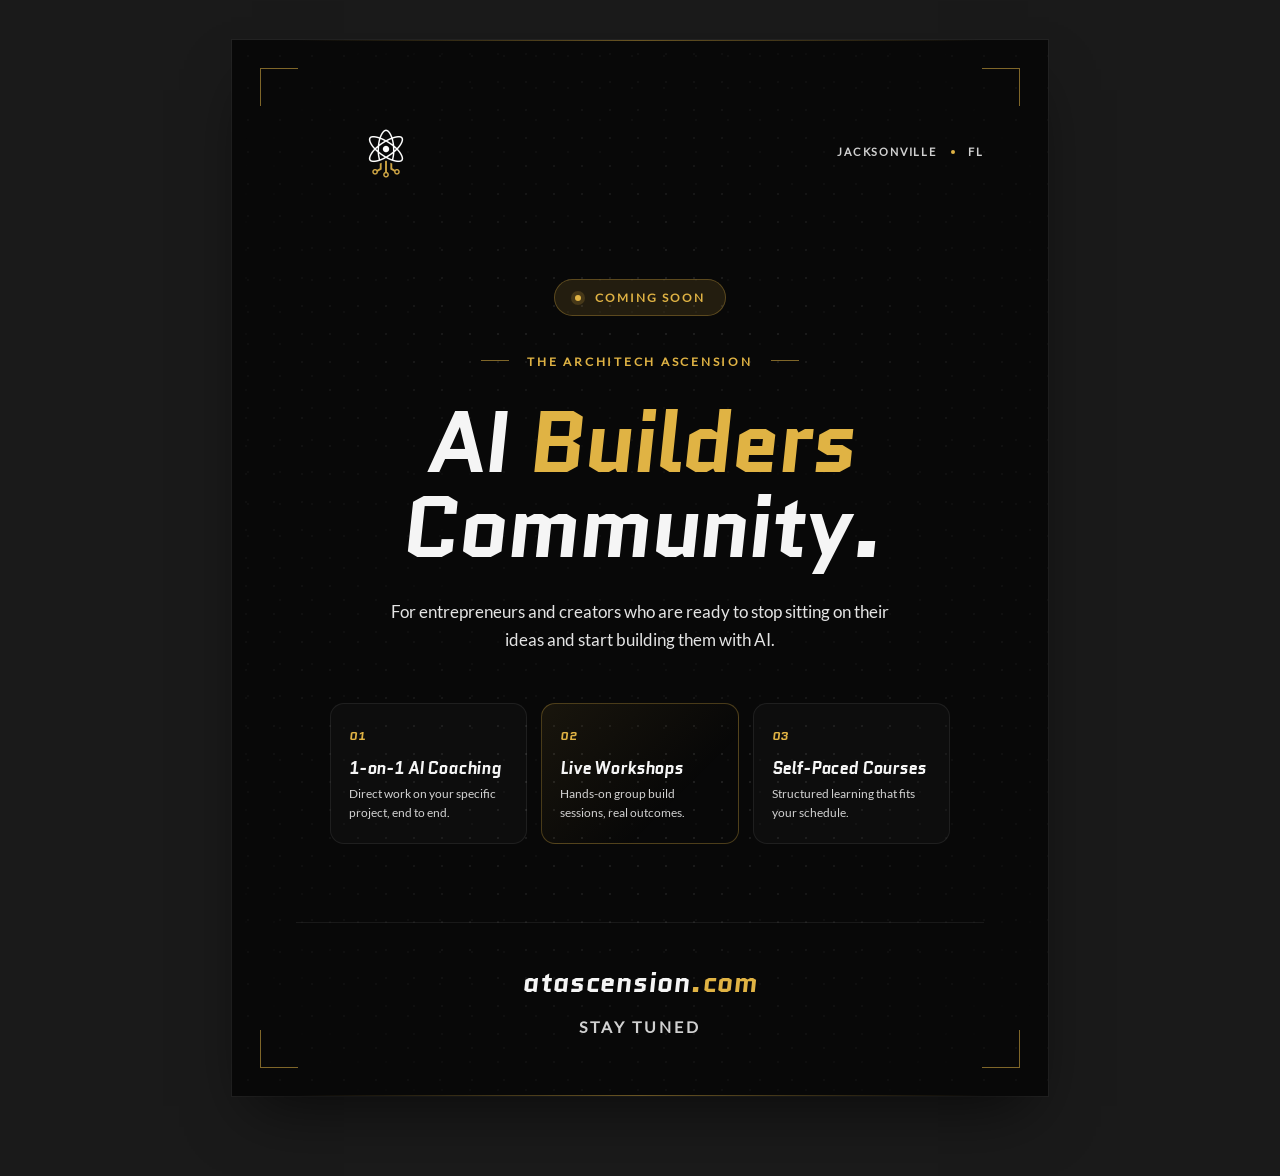
==== index.html @ 9689b797 "first commit" ====
<!doctype html>
<html lang="en">
<head>
<meta charset="utf-8" />
<meta name="viewport" content="width=device-width, initial-scale=1" />
<title>Architech Ascension — AI Builders Community Coming Soon</title>
<link rel="stylesheet" href="flyer.css" />
</head>
<body>

  <!-- 8.5 x 11 portrait flyer -->
  <article class="flyer" data-screen-label="01 Flyer">

    <!-- Background layers -->
    <div class="dot-grid" aria-hidden="true"></div>

    <!-- Corner brackets -->
    <span class="corner tl" aria-hidden="true"></span>
    <span class="corner tr" aria-hidden="true"></span>
    <span class="corner bl" aria-hidden="true"></span>
    <span class="corner br" aria-hidden="true"></span>

    <div class="flyer-inner">

      <!-- Top: brand strip -->
      <header class="brand-strip">
        <div class="wordmark">
          <img class="wordmark-mark" src="assets/ArchitechLogo.png" alt="Architech Ascension" />
        </div>
        <div class="locality">
          Jacksonville
          <span class="dot" aria-hidden="true"></span>
          FL
        </div>
      </header>

      <!-- Center: hero stack -->
      <main class="center">

        <span class="coming-soon-badge">
          <span class="pulse" aria-hidden="true"></span>
          Coming Soon
        </span>

        <div class="eyebrow-flyer">
          <span class="bar" aria-hidden="true"></span>
          The Architech Ascension
          <span class="bar" aria-hidden="true"></span>
        </div>

        <h1 class="hero-title">
          <span class="row">AI <span class="accent">Builders</span></span>
          <span class="row">Community.</span>
        </h1>

        <p class="hero-sub">
          For entrepreneurs and creators who are ready to stop sitting on their ideas and start building them with AI.
        </p>

        <!-- Three pillars -->
        <div class="pillars">
          <div class="pillar">
            <span class="pnum">01</span>
            <h3 class="ptitle">1-on-1 AI Coaching</h3>
            <p class="pdesc">Direct work on your specific project, end to end.</p>
          </div>
          <div class="pillar featured">
            <span class="pnum">02</span>
            <h3 class="ptitle">Live Workshops</h3>
            <p class="pdesc">Hands-on group build sessions, real outcomes.</p>
          </div>
          <div class="pillar">
            <span class="pnum">03</span>
            <h3 class="ptitle">Self-Paced Courses</h3>
            <p class="pdesc">Structured learning that fits your schedule.</p>
          </div>
        </div>

      </main>

      <!-- Bottom: hand-off / scan-this -->
      <footer class="flyer-foot">

        <div class="foot-block">
          <span class="foot-value">atascension<span class="accent">.com</span></span>
          <span class="foot-label">Stay Tuned</span>
        </div>

      </footer>

    </div>

  </article>


<script>
(function () {
  var flyer = document.querySelector('.flyer');
  function applyScale() {
    if (window.innerWidth <= 540) {
      flyer.style.transform = '';
      flyer.style.marginBottom = '';
      return;
    }
    var s = Math.min(1, (window.innerWidth - 40) / 816);
    if (s < 1) {
      flyer.style.transformOrigin = 'top center';
      flyer.style.transform = 'scale(' + s + ')';
      /* pull the empty space below the scaled-down flyer back up */
      flyer.style.marginBottom = (1056 * s - 1056 + 60) + 'px';
    } else {
      flyer.style.transform = '';
      flyer.style.marginBottom = '';
    }
  }
  applyScale();
  window.addEventListener('resize', applyScale);
})();
</script>
</body>
</html>
---- flyer.css ----
/* Flyer — Architech Ascension community teaser */

@import url('colors_and_type.css');

* { box-sizing: border-box; }
html, body { margin: 0; padding: 0; }
body {
  background: #1a1a1a;
  font-family: var(--font-body);
  color: var(--text);
  min-height: 100vh;
  display: flex;
  align-items: flex-start;
  justify-content: center;
  padding: 40px 20px 80px;
}

/* ---- The flyer page ---- */
.flyer {
  position: relative;
  width: 816px;   /* 8.5in @ 96dpi */
  height: 1056px; /* 11in @ 96dpi */
  background-color: var(--bg);
  background-image: radial-gradient(circle, rgba(255,255,255,0.028) 1px, transparent 1px);
  background-size: 32px 32px;
  overflow: hidden;
  color: var(--text);
  box-shadow: 0 30px 60px -20px rgba(0,0,0,0.6), 0 0 0 1px rgba(255,255,255,0.04);
}

/* Inner grid: top brand strip / center stack / bottom info */
.flyer-inner {
  position: relative;
  z-index: 2;
  height: 100%;
  display: grid;
  grid-template-rows: auto 1fr auto;
  padding: 64px 64px 56px;
}

/* ===== Background layers ===== */

.flyer .dot-grid {
  position: absolute;
  inset: 0;
  background-image: radial-gradient(circle, rgba(245,245,245,0.13) 1px, transparent 1px);
  background-size: 28px 28px;
  pointer-events: none;
  mask-image:
    radial-gradient(ellipse 70% 28% at 50% 48%, transparent 30%, black 75%),
    radial-gradient(ellipse 80% 80% at 50% 50%, black 10%, transparent 80%);
  -webkit-mask-image:
    radial-gradient(ellipse 70% 28% at 50% 48%, transparent 30%, black 75%),
    radial-gradient(ellipse 80% 80% at 50% 50%, black 10%, transparent 80%);
  mask-composite: intersect;
  -webkit-mask-composite: source-in;
}


/* Gold gradient lines */
.flyer::before {
  content: '';
  position: absolute;
  top: 0; left: 8%; right: 8%;
  height: 1px;
  background: linear-gradient(to right, transparent, rgba(224,179,68,0.45), transparent);
  z-index: 3;
}
.flyer::after {
  content: '';
  position: absolute;
  bottom: 0; left: 8%; right: 8%;
  height: 1px;
  background: linear-gradient(to right, transparent, rgba(224,179,68,0.45), transparent);
  z-index: 3;
}

/* Corner brackets */
.corner {
  position: absolute;
  width: 38px;
  height: 38px;
  border-color: rgba(224,179,68,0.55);
  border-style: solid;
  border-width: 0;
  z-index: 3;
}
.corner.tl { top: 28px; left: 28px; border-top-width: 1px; border-left-width: 1px; }
.corner.tr { top: 28px; right: 28px; border-top-width: 1px; border-right-width: 1px; }
.corner.bl { bottom: 28px; left: 28px; border-bottom-width: 1px; border-left-width: 1px; }
.corner.br { bottom: 28px; right: 28px; border-bottom-width: 1px; border-right-width: 1px; }

/* ===== Top strip: brand wordmark + locality ===== */

.brand-strip {
  display: flex;
  align-items: center;
  justify-content: space-between;
  gap: 16px;
  height: 96px;
}

.wordmark {
  display: inline-flex;
  align-items: center;
  gap: 6px;
}
.wordmark-mark {
  width: 180px;
  height: 96px;
  display: block;
  object-fit: contain;
  object-position: left center;
  flex-shrink: 0;
}

.locality {
  font-family: var(--font-body);
  font-size: 0.7rem;
  font-weight: 700;
  letter-spacing: 0.16em;
  text-transform: uppercase;
  color: var(--text-muted);
}
.locality .dot {
  display: inline-block;
  width: 4px; height: 4px;
  border-radius: 50%;
  background: var(--accent);
  margin: 0 10px 2px;
  vertical-align: middle;
}

/* ===== Center stack ===== */

.center {
  display: flex;
  flex-direction: column;
  align-items: center;
  justify-content: center;
  text-align: center;
  position: relative;
}

.coming-soon-badge {
  display: inline-block;
  font-family: var(--font-body);
  font-size: 0.72rem;
  font-weight: 700;
  letter-spacing: 0.18em;
  text-transform: uppercase;
  color: var(--accent);
  border: 1px solid var(--border-gold);
  background: var(--accent-dim);
  padding: 8px 20px;
  border-radius: 100px;
  margin-bottom: 36px;
}
.coming-soon-badge .pulse {
  display: inline-block;
  width: 6px; height: 6px;
  border-radius: 50%;
  background: var(--accent);
  box-shadow: 0 0 0 4px rgba(224,179,68,0.18);
  margin-right: 10px;
  vertical-align: middle;
  margin-bottom: 2px;
}

.eyebrow-flyer {
  font-family: var(--font-body);
  font-size: 0.78rem;
  font-weight: 700;
  letter-spacing: 0.22em;
  text-transform: uppercase;
  color: var(--accent);
  margin-bottom: 28px;
}
.eyebrow-flyer .bar {
  display: inline-block;
  width: 28px;
  height: 1px;
  background: var(--accent);
  vertical-align: middle;
  margin: 0 14px 4px;
  opacity: 0.55;
}

.hero-title {
  font-family: var(--font-display);
  font-style: italic;
  font-weight: 700;
  font-size: 5.4rem;
  line-height: 0.98;
  letter-spacing: -0.025em;
  color: var(--text);
  margin: 0 0 28px;
  text-wrap: balance;
}
.hero-title .accent { color: var(--accent); }
.hero-title .row { display: block; }

.hero-sub {
  font-family: var(--font-body);
  font-size: 1.05rem;
  font-weight: 400;
  line-height: 1.7;
  color: rgba(245,245,245,0.93);
  max-width: 520px;
  margin: 0 auto 40px;
}

/* Pillars — 3 capsules */
.pillars {
  display: grid;
  grid-template-columns: repeat(3, 1fr);
  gap: 14px;
  width: 100%;
  max-width: 620px;
  margin-top: 8px;
}
.pillar {
  position: relative;
  border: 1px solid var(--border);
  background: var(--bg-surface);
  border-radius: 14px;
  padding: 22px 18px 20px;
  text-align: left;
  overflow: hidden;
}
.pillar .pnum {
  font-family: var(--font-display);
  font-style: italic;
  font-weight: 700;
  font-size: 0.78rem;
  color: var(--accent);
  letter-spacing: 0.06em;
  margin-bottom: 12px;
  display: block;
}
.pillar .ptitle {
  font-family: var(--font-display);
  font-style: italic;
  font-weight: 700;
  font-size: 1.05rem;
  letter-spacing: -0.01em;
  line-height: 1.15;
  color: var(--text);
  margin: 0 0 6px;
}
.pillar .pdesc {
  font-family: var(--font-body);
  font-size: 0.78rem;
  line-height: 1.55;
  color: var(--text-muted);
  margin: 0;
}
.pillar.featured {
  border-color: var(--border-gold);
  background: linear-gradient(135deg, rgba(224,179,68,0.08), transparent 70%);
}

/* ===== Bottom: foot info ===== */

.flyer-foot {
  display: flex;
  flex-direction: column;
  align-items: center;
  text-align: center;
  gap: 10px;
  padding-top: 36px;
  border-top: 1px solid var(--border);
}

.foot-block {
  display: flex;
  flex-direction: column;
  align-items: center;
  gap: 8px;
}

.foot-label {
  font-family: var(--font-body);
  font-size: 1rem;
  font-weight: 700;
  letter-spacing: 0.18em;
  text-transform: uppercase;
  color: var(--text-muted);
}
.foot-value {
  font-family: var(--font-display);
  font-style: italic;
  font-weight: 700;
  font-size: 1.75rem;
  letter-spacing: 0.01em;
  color: var(--text);
}
.foot-value .accent { color: var(--accent); }

.cta-pill {
  display: inline-flex;
  align-items: center;
  gap: 10px;
  font-family: var(--font-display);
  font-style: italic;
  font-weight: 700;
  font-size: 0.85rem;
  letter-spacing: 0.06em;
  text-transform: uppercase;
  background: var(--accent);
  color: #080808;
  padding: 14px 26px;
  border-radius: 100px;
}
.cta-pill .arrow {
  display: inline-block;
  font-style: normal;
  transform: translateY(-1px);
}

/* ===== QR placeholder ===== */
.qr {
  width: 64px;
  height: 64px;
  background: #fff;
  border-radius: 6px;
  padding: 6px;
  flex-shrink: 0;
  display: grid;
  grid-template-columns: repeat(8, 1fr);
  grid-template-rows: repeat(8, 1fr);
  gap: 1px;
}
.qr i { background: #080808; border-radius: 1px; }
.qr i.off { background: transparent; }

/* Print */
@page { size: 8.5in 11in; margin: 0; }
@media print {
  body { background: var(--bg); padding: 0; }
  .flyer { width: 8.5in; height: 11in; box-shadow: none; }
}

/* ===== Responsive ===== */

/* Tablet: reduce body padding; JS handles transform scale + height compensation */
@media (max-width: 855px) {
  body { padding: 20px 0 40px; }
}

/* Mobile: full reflow below 540px */
@media (max-width: 540px) {
  body {
    display: block;
    padding: 0;
    background: var(--bg);
  }

  .flyer {
    width: 100%;
    height: auto;
    min-height: 100svh;
    box-shadow: none;
    transform: none !important;
    margin-bottom: 0 !important;
  }

  .flyer-inner {
    height: auto;
    padding: 36px 36px 44px;
  }

  .brand-strip {
    height: auto;
    padding-bottom: 8px;
  }

  .wordmark-mark {
    width: 120px;
    height: 64px;
  }

  .coming-soon-badge {
    font-size: 0.65rem;
    margin-bottom: 20px;
  }

  .eyebrow-flyer {
    font-size: 0.65rem;
    letter-spacing: 0.14em;
    margin-bottom: 18px;
  }
  .eyebrow-flyer .bar { width: 18px; margin: 0 8px 4px; }

  .hero-title {
    font-size: clamp(2.4rem, 10vw, 3.5rem);
    margin-bottom: 18px;
  }

  .hero-sub {
    font-size: 0.9rem;
    margin-bottom: 28px;
  }

  .pillars {
    grid-template-columns: 1fr;
    max-width: 100%;
  }

  .flyer-foot { padding-top: 28px; }

  .foot-value { font-size: 1.35rem; }
  .foot-label { font-size: 0.8rem; }
}
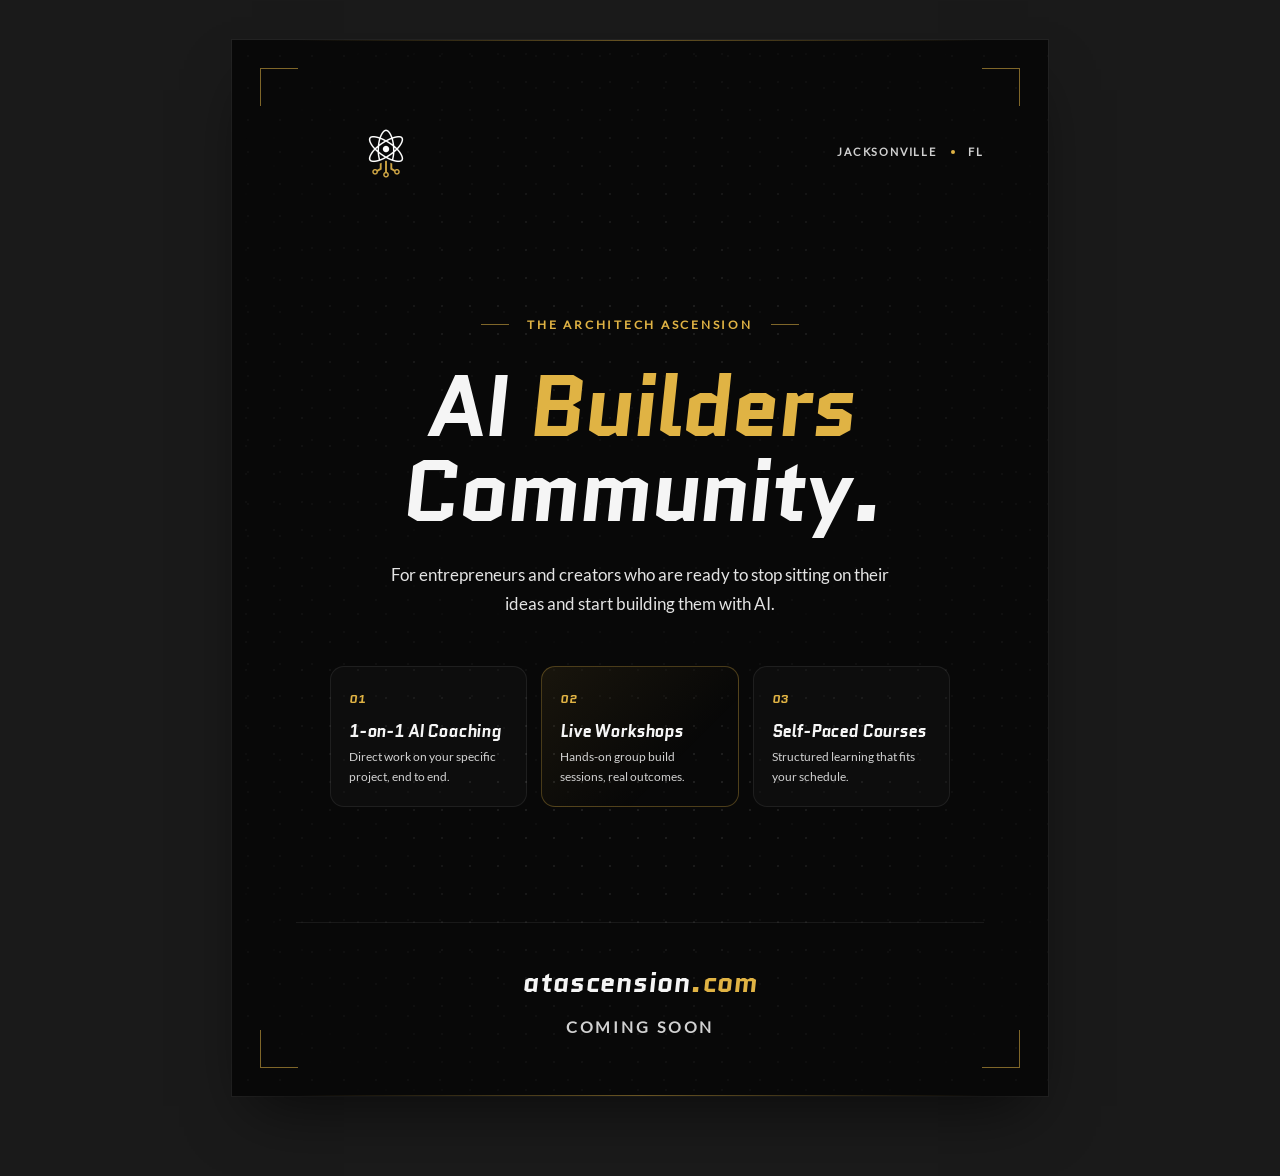
==== commit b1c3165e: "refactor: remove coming soon badge from hero and update footer label" ====
--- a/index.html
+++ b/index.html
@@ -36,11 +36,6 @@
 
       <!-- Center: hero stack -->
       <main class="center">
-
-        <span class="coming-soon-badge">
-          <span class="pulse" aria-hidden="true"></span>
-          Coming Soon
-        </span>
 
         <div class="eyebrow-flyer">
           <span class="bar" aria-hidden="true"></span>
@@ -83,7 +78,7 @@
 
         <div class="foot-block">
           <span class="foot-value">atascension<span class="accent">.com</span></span>
-          <span class="foot-label">Stay Tuned</span>
+          <span class="foot-label">Coming Soon</span>
         </div>
 
       </footer>
--- a/flyer.css
+++ b/flyer.css
@@ -378,6 +378,7 @@
   .wordmark-mark {
     width: 120px;
     height: 64px;
+    margin-left: -35px;
   }
 
   .coming-soon-badge {
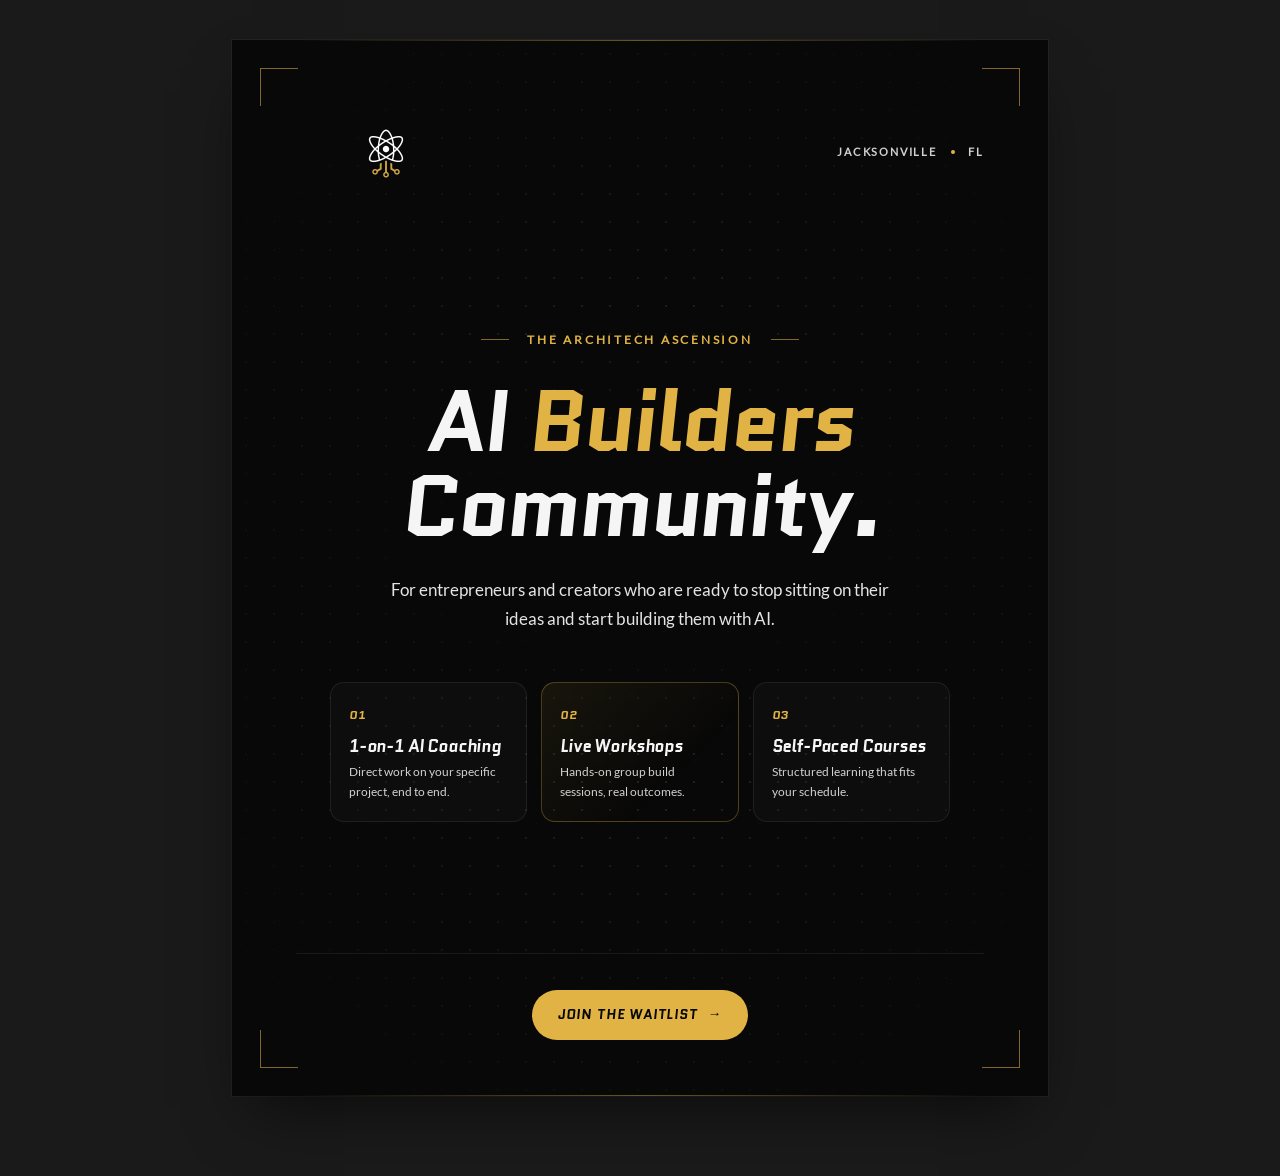
==== commit c7aab4f6: "feat: replace coming soon footer with waitlist landing page and navigation button" ====
--- a/index.html
+++ b/index.html
@@ -76,10 +76,10 @@
       <!-- Bottom: hand-off / scan-this -->
       <footer class="flyer-foot">
 
-        <div class="foot-block">
-          <span class="foot-value">atascension<span class="accent">.com</span></span>
-          <span class="foot-label">Coming Soon</span>
-        </div>
+        <a class="cta-pill" href="waitlist.html" id="joinBtn">
+          Join the Waitlist
+          <span class="arrow" aria-hidden="true">→</span>
+        </a>
 
       </footer>
 
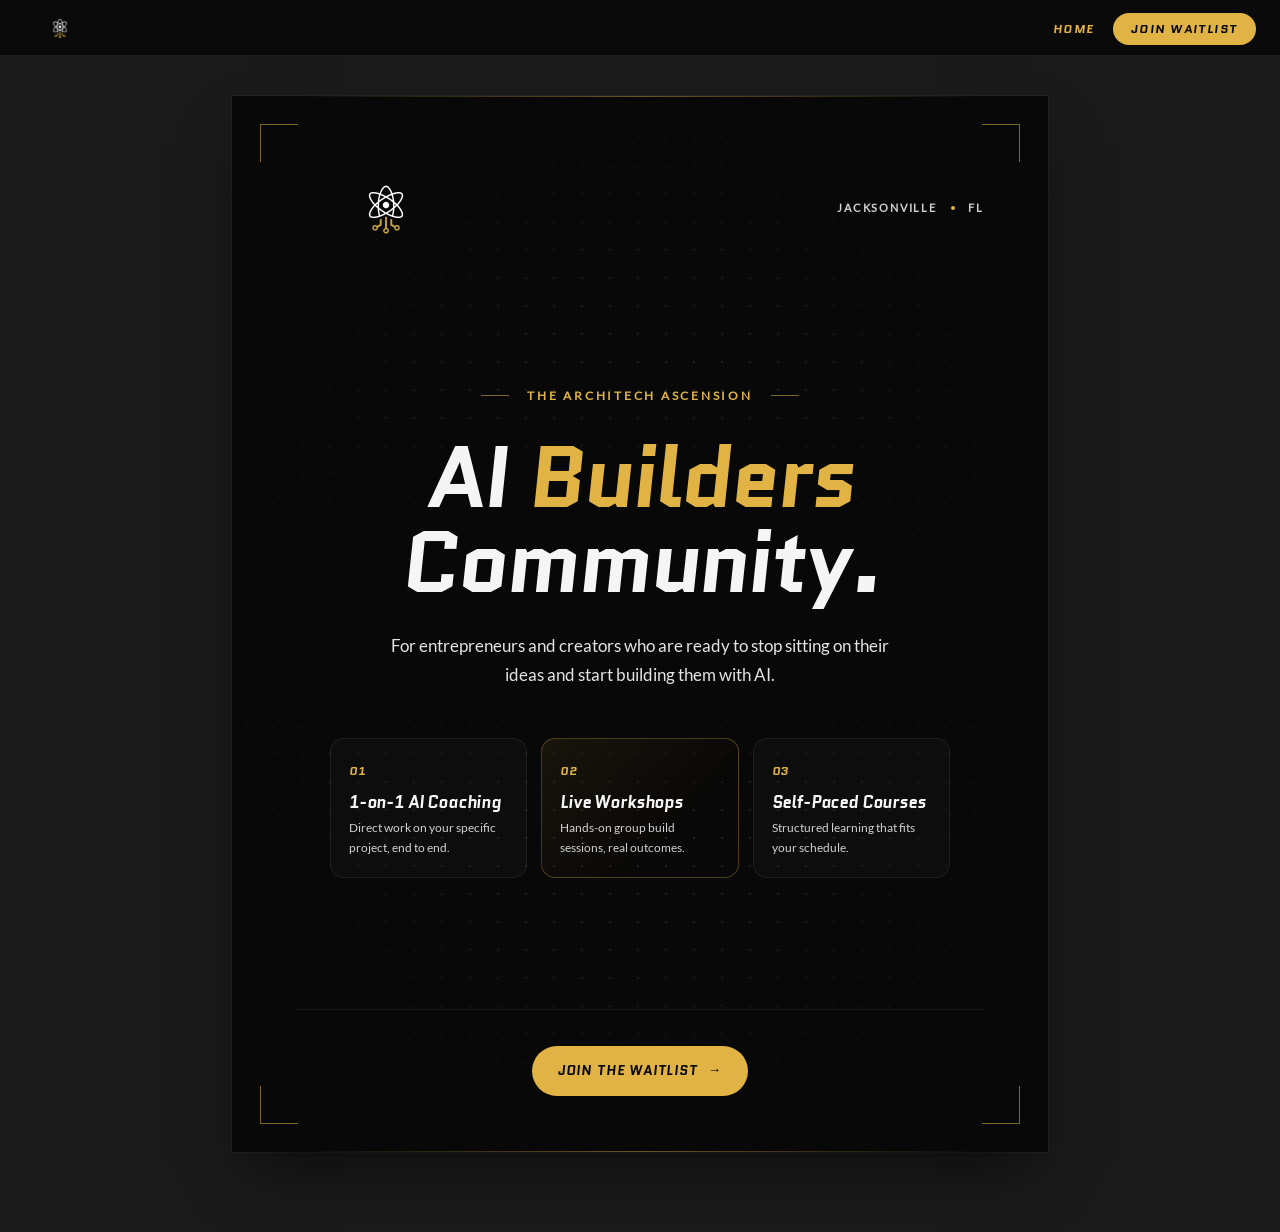
==== commit 1c4076d6: "feat: add shared navigation bar to site pages and update flyer layout for header spacing" ====
--- a/index.html
+++ b/index.html
@@ -7,6 +7,16 @@
 <link rel="stylesheet" href="flyer.css" />
 </head>
 <body>
+
+  <nav class="site-nav">
+    <a class="nav-logo" href="index.html">
+      <img src="assets/ArchitechLogo.png" alt="Architech Ascension" />
+    </a>
+    <ul class="nav-links">
+      <li><a href="index.html" class="active">Home</a></li>
+      <li><a href="waitlist.html" class="nav-cta">Join Waitlist</a></li>
+    </ul>
+  </nav>
 
   <!-- 8.5 x 11 portrait flyer -->
   <article class="flyer" data-screen-label="01 Flyer">
--- a/flyer.css
+++ b/flyer.css
@@ -12,7 +12,73 @@
   display: flex;
   align-items: flex-start;
   justify-content: center;
-  padding: 40px 20px 80px;
+  padding: 96px 20px 80px;
+}
+
+/* ===== Navbar ===== */
+.site-nav {
+  position: fixed;
+  top: 0;
+  left: 0;
+  right: 0;
+  z-index: 100;
+  height: 56px;
+  display: flex;
+  align-items: center;
+  justify-content: space-between;
+  padding: 0 24px;
+  background: rgba(8,8,8,0.88);
+  backdrop-filter: blur(14px);
+  -webkit-backdrop-filter: blur(14px);
+  border-bottom: 1px solid var(--border);
+}
+
+.nav-logo img {
+  height: 36px;
+  width: auto;
+  object-fit: contain;
+  display: block;
+}
+
+.nav-links {
+  display: flex;
+  align-items: center;
+  gap: 4px;
+  list-style: none;
+  margin: 0;
+  padding: 0;
+}
+
+.nav-links a {
+  font-family: var(--font-display);
+  font-size: 0.78rem;
+  font-weight: 700;
+  letter-spacing: 0.12em;
+  text-transform: uppercase;
+  color: var(--text-muted);
+  padding: 7px 14px;
+  border-radius: 100px;
+  transition: color 0.18s, background 0.18s;
+}
+
+.nav-links a:hover {
+  color: var(--text);
+  background: rgba(255,255,255,0.06);
+}
+
+.nav-links a.active {
+  color: var(--accent);
+}
+
+.nav-links a.nav-cta {
+  background: var(--accent);
+  color: #080808;
+  padding: 7px 18px;
+}
+
+.nav-links a.nav-cta:hover {
+  background: #f0c55a;
+  color: #080808;
 }
 
 /* ---- The flyer page ---- */
@@ -345,14 +411,14 @@
 
 /* Tablet: reduce body padding; JS handles transform scale + height compensation */
 @media (max-width: 855px) {
-  body { padding: 20px 0 40px; }
+  body { padding: 76px 0 40px; }
 }
 
 /* Mobile: full reflow below 540px */
 @media (max-width: 540px) {
   body {
     display: block;
-    padding: 0;
+    padding: 56px 0 0;
     background: var(--bg);
   }
 
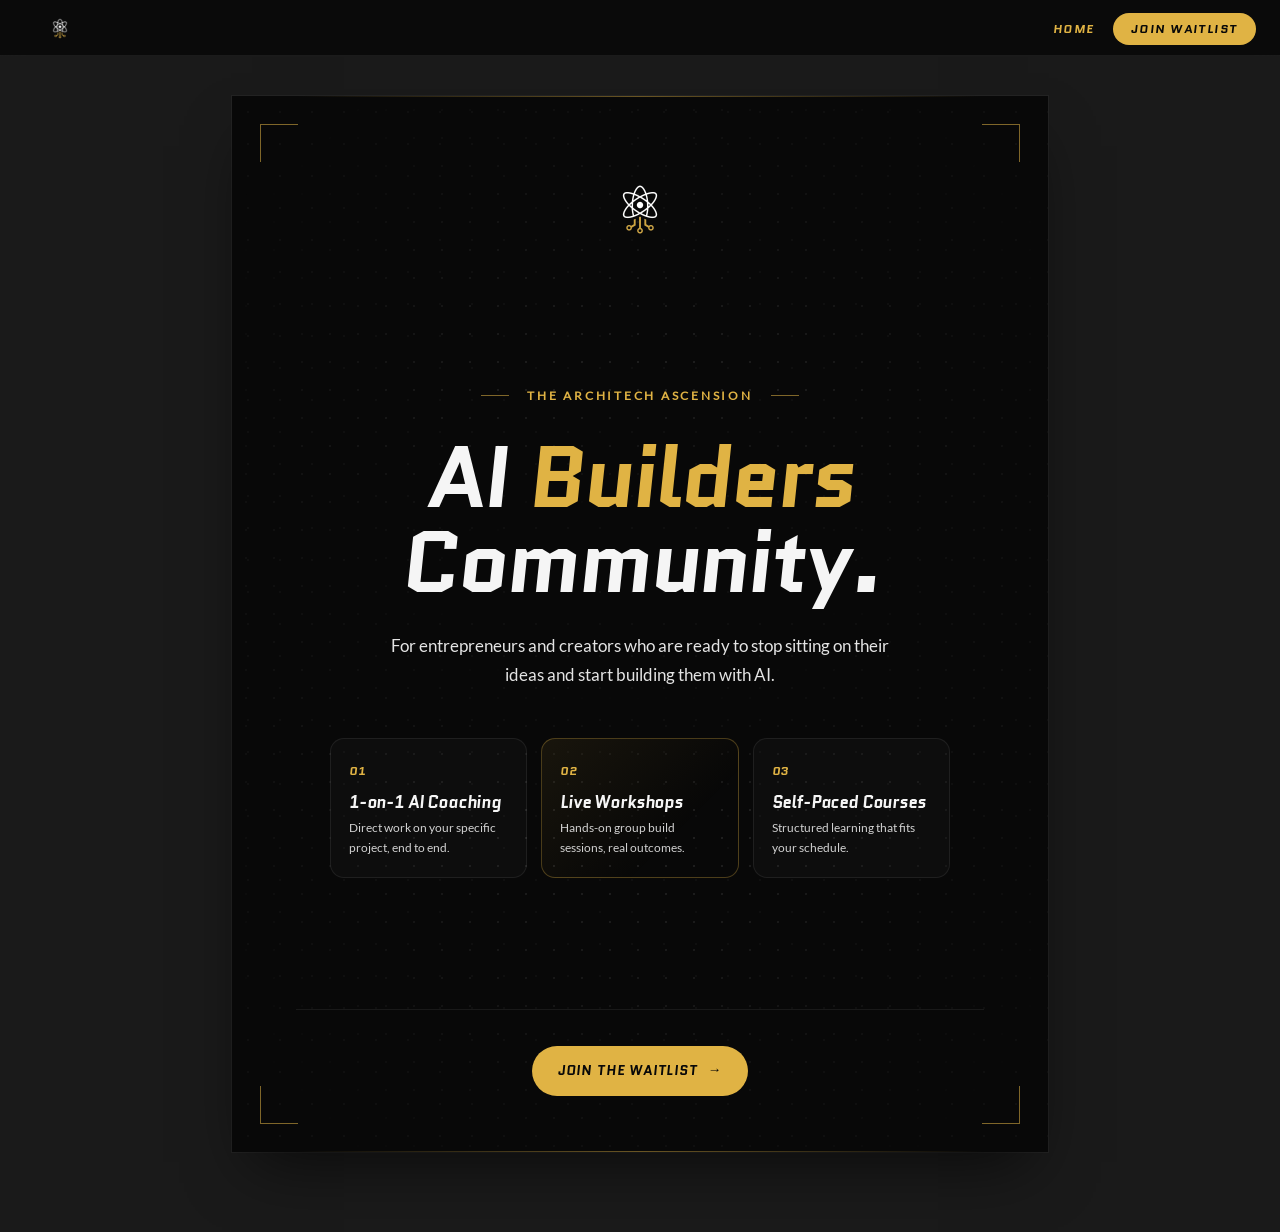
==== commit d0780d4a: "style: remove locality display and center brand strip logo" ====
--- a/index.html
+++ b/index.html
@@ -4,6 +4,14 @@
 <meta charset="utf-8" />
 <meta name="viewport" content="width=device-width, initial-scale=1" />
 <title>Architech Ascension — AI Builders Community Coming Soon</title>
+<meta property="og:type" content="website" />
+<meta property="og:title" content="Architech Ascension — AI Builders Community" />
+<meta property="og:description" content="For entrepreneurs and creators who are ready to stop sitting on their ideas and start building them with AI." />
+<meta property="og:image" content="https://atascension.com/assets/ArchitechLogo_DarkMode.png" />
+<meta name="twitter:card" content="summary_large_image" />
+<meta name="twitter:title" content="Architech Ascension — AI Builders Community" />
+<meta name="twitter:description" content="For entrepreneurs and creators who are ready to stop sitting on their ideas and start building them with AI." />
+<meta name="twitter:image" content="https://atascension.com/assets/ArchitechLogo_DarkMode.png" />
 <link rel="stylesheet" href="flyer.css" />
 </head>
 <body>
@@ -36,11 +44,6 @@
       <header class="brand-strip">
         <div class="wordmark">
           <img class="wordmark-mark" src="assets/ArchitechLogo.png" alt="Architech Ascension" />
-        </div>
-        <div class="locality">
-          Jacksonville
-          <span class="dot" aria-hidden="true"></span>
-          FL
         </div>
       </header>
 
--- a/flyer.css
+++ b/flyer.css
@@ -51,6 +51,7 @@
 
 .nav-links a {
   font-family: var(--font-display);
+  font-style: italic;
   font-size: 0.78rem;
   font-weight: 700;
   letter-spacing: 0.12em;
@@ -161,7 +162,7 @@
 .brand-strip {
   display: flex;
   align-items: center;
-  justify-content: space-between;
+  justify-content: center;
   gap: 16px;
   height: 96px;
 }
@@ -176,7 +177,7 @@
   height: 96px;
   display: block;
   object-fit: contain;
-  object-position: left center;
+  object-position: center;
   flex-shrink: 0;
 }
 
@@ -444,7 +445,6 @@
   .wordmark-mark {
     width: 120px;
     height: 64px;
-    margin-left: -35px;
   }
 
   .coming-soon-badge {
